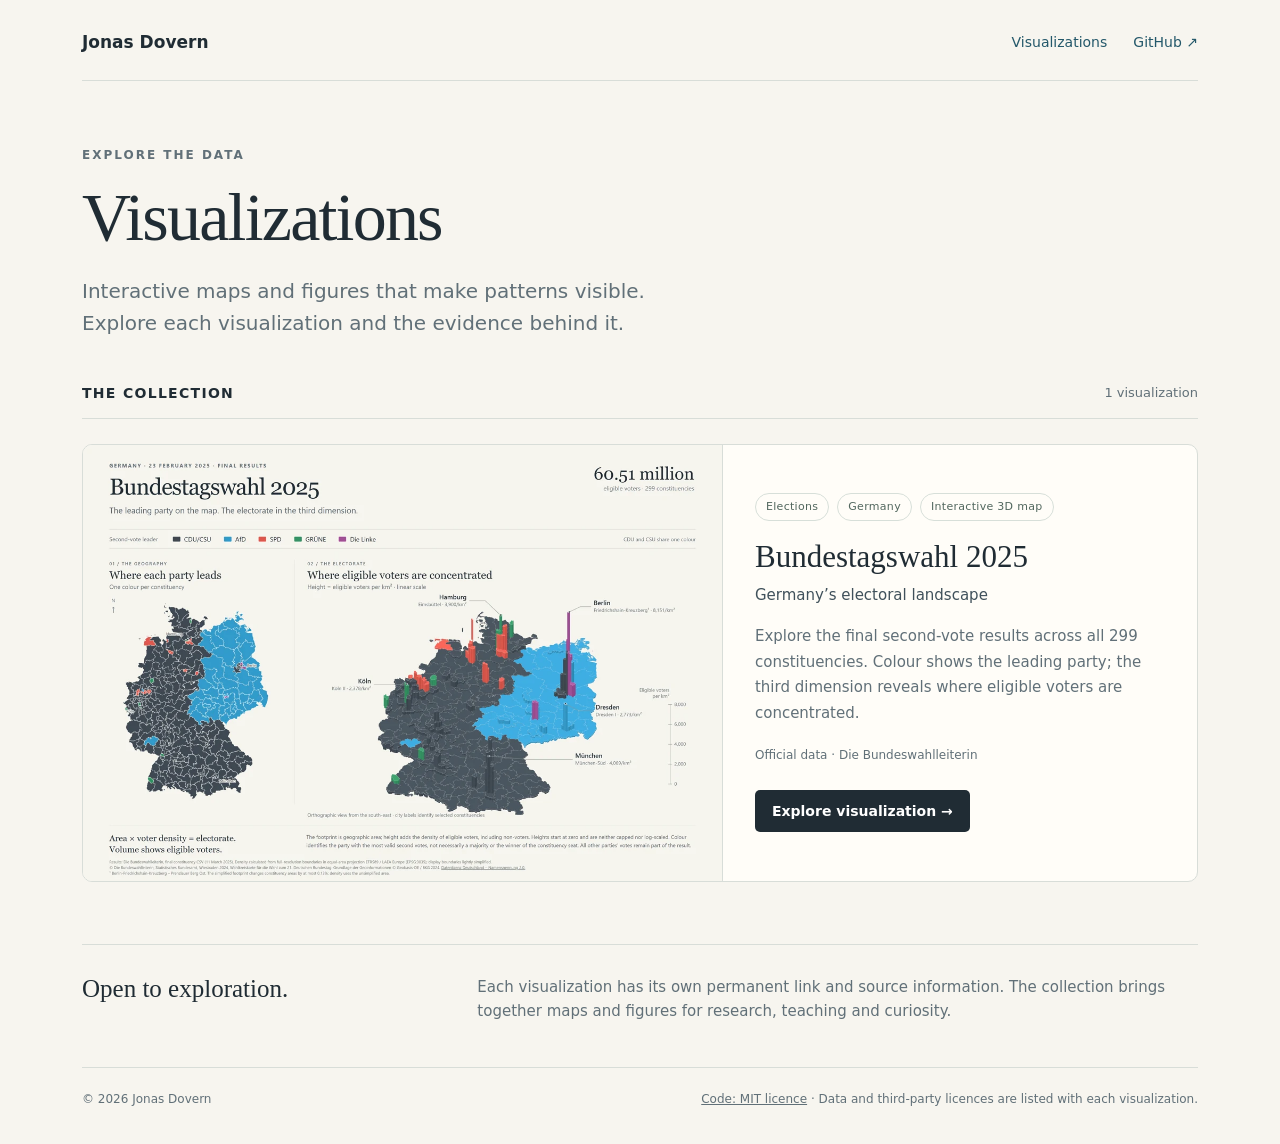
==== docs/index.html @ ec3d3d89 "Publish Bundestagswahl 2025 map with independent visualization URLs" ====
<!doctype html>
<html lang="en"><head><meta charset="utf-8"><meta name="viewport" content="width=device-width, initial-scale=1"><meta name="description" content="Interactive maps and data visualizations by Jonas Dovern. Explore the data, inspect the sources, and share individual visualizations."><title>Visualizations · Jonas Dovern</title><link rel="stylesheet" href="assets/gallery.css"><script src="visualizations.js" defer></script><script src="assets/gallery.js" defer></script></head>
<body><div class="wrap"><header class="top"><a class="brand" href="./">Jonas Dovern</a><nav aria-label="Main navigation"><a href="#visualizations">Visualizations</a><a href="https://github.com/jonasdovern/visualizations">GitHub ↗</a></nav></header><main><section class="intro"><div class="eyebrow">Explore the data</div><h1>Visualizations</h1><p>Interactive maps and figures that make patterns visible. Explore each visualization and the evidence behind it.</p></section><section id="visualizations" aria-labelledby="gallery-heading"><div class="section-heading"><h2 id="gallery-heading">The collection</h2><span class="count" id="count"></span></div><div class="gallery" id="gallery"></div><noscript><p><a href="bundestagswahl-2025/">Bundestagswahl 2025 — Germany’s electoral landscape</a>. JavaScript is required for the interactive map.</p></noscript></section><section class="about"><h2>Open to exploration.</h2><p>Each visualization has its own permanent link and source information. The collection brings together maps and figures for research, teaching and curiosity.</p></section></main><footer><span>© 2026 Jonas Dovern</span><span><a href="licenses/MIT.txt">Code: MIT licence</a> · Data and third-party licences are listed with each visualization.</span></footer></div></body></html>
---- docs/assets/gallery.css ----
*{box-sizing:border-box}:root{--paper:#f7f5ef;--ink:#202c34;--muted:#617078;--rule:#d8ddd8;--accent:#24586a}body{margin:0;background:var(--paper);color:var(--ink);font:17px/1.6 system-ui,-apple-system,"Segoe UI",sans-serif}a{color:var(--accent)}a:focus-visible{outline:3px solid var(--accent);outline-offset:5px}.wrap{max-width:1180px;margin:auto;padding:0 32px}.top{padding-top:29px;padding-bottom:24px;border-bottom:1px solid var(--rule);display:flex;align-items:center;justify-content:space-between;gap:20px}.brand{font-weight:650;text-decoration:none;color:var(--ink)}.top nav{display:flex;gap:26px;font-size:14px}.top nav a{text-decoration:none}.intro{padding:65px 0 43px;max-width:760px}.eyebrow{text-transform:uppercase;letter-spacing:2px;font-size:12px;color:var(--muted);font-weight:650}h1{font:normal clamp(42px,6vw,68px)/1.1 Georgia,serif;letter-spacing:-1.8px;margin:15px 0 20px}.intro p{font-size:20px;line-height:1.6;color:var(--muted);max-width:620px;margin:0}.section-heading{display:flex;align-items:center;justify-content:space-between;border-bottom:1px solid var(--rule);padding-bottom:13px;margin-bottom:25px}.section-heading h2{font-size:14px;letter-spacing:1.3px;text-transform:uppercase;margin:0}.count{font-size:13px;color:var(--muted)}.gallery{display:grid;grid-template-columns:repeat(2,minmax(0,1fr));gap:28px}.card{border:1px solid var(--rule);border-radius:10px;overflow:hidden;background:#fffdf8;display:flex;flex-direction:column}.card:first-child{grid-column:1/-1;display:grid;grid-template-columns:1.35fr 1fr}.preview{display:flex;align-items:center;background:#f7f5ef;overflow:hidden;border-bottom:1px solid var(--rule)}.card:first-child .preview{border-right:1px solid var(--rule);border-bottom:none}.preview img{width:100%;height:auto;display:block;transition:transform .25s ease}.preview:hover img{transform:scale(1.015)}.card-body{padding:32px;display:flex;flex-direction:column;justify-content:center;align-items:flex-start}.tags{display:flex;gap:8px;flex-wrap:wrap;margin-bottom:18px}.tags span{font-size:11px;letter-spacing:.3px;border:1px solid #d7dfd9;border-radius:20px;padding:4px 10px;color:#52675e}.card h3{font:normal 31px/1.18 Georgia,serif;margin:0 0 8px}.subtitle{font-size:15px;color:#40515b;margin:0 0 17px}.description{font-size:15px;color:var(--muted);margin:0 0 20px;line-height:1.7}.source{font-size:12px;color:var(--muted);margin:0 0 24px}.open{display:inline-block;background:var(--ink);color:#fff;padding:10px 17px;border-radius:5px;font-size:14px;font-weight:550;text-decoration:none}.open:hover{background:var(--accent)}.about{margin-top:62px;border-top:1px solid var(--rule);padding:30px 0 44px;display:grid;grid-template-columns:1fr 2fr;gap:35px}.about h2{font:normal 25px Georgia,serif;margin:0}.about p{margin:0;color:var(--muted);font-size:15px;max-width:700px}footer{padding:22px 0 35px;border-top:1px solid var(--rule);display:flex;justify-content:space-between;gap:20px;font-size:12px;color:var(--muted)}footer a{color:inherit}.prose{max-width:850px;padding-top:45px;padding-bottom:55px}.prose h1{font-size:44px}.prose h2{font:normal 27px Georgia,serif;margin-top:35px}.prose p,.prose li{font-size:16px}.prose a{overflow-wrap:anywhere}.prose code{font-size:14px} @media(max-width:760px){.wrap{padding:0 20px}.top{padding-top:20px;padding-bottom:18px}.intro{padding:40px 0 32px}.intro p{font-size:18px}.gallery{grid-template-columns:1fr}.card:first-child{display:flex}.card:first-child .preview{border-right:0;border-bottom:1px solid var(--rule)}.card-body{padding:24px}.about{display:block;margin-top:40px}.about h2{margin-bottom:15px}footer{flex-direction:column;gap:7px}.top nav{gap:15px}.prose h1{font-size:36px}}@media(prefers-reduced-motion:reduce){*{transition:none!important}}
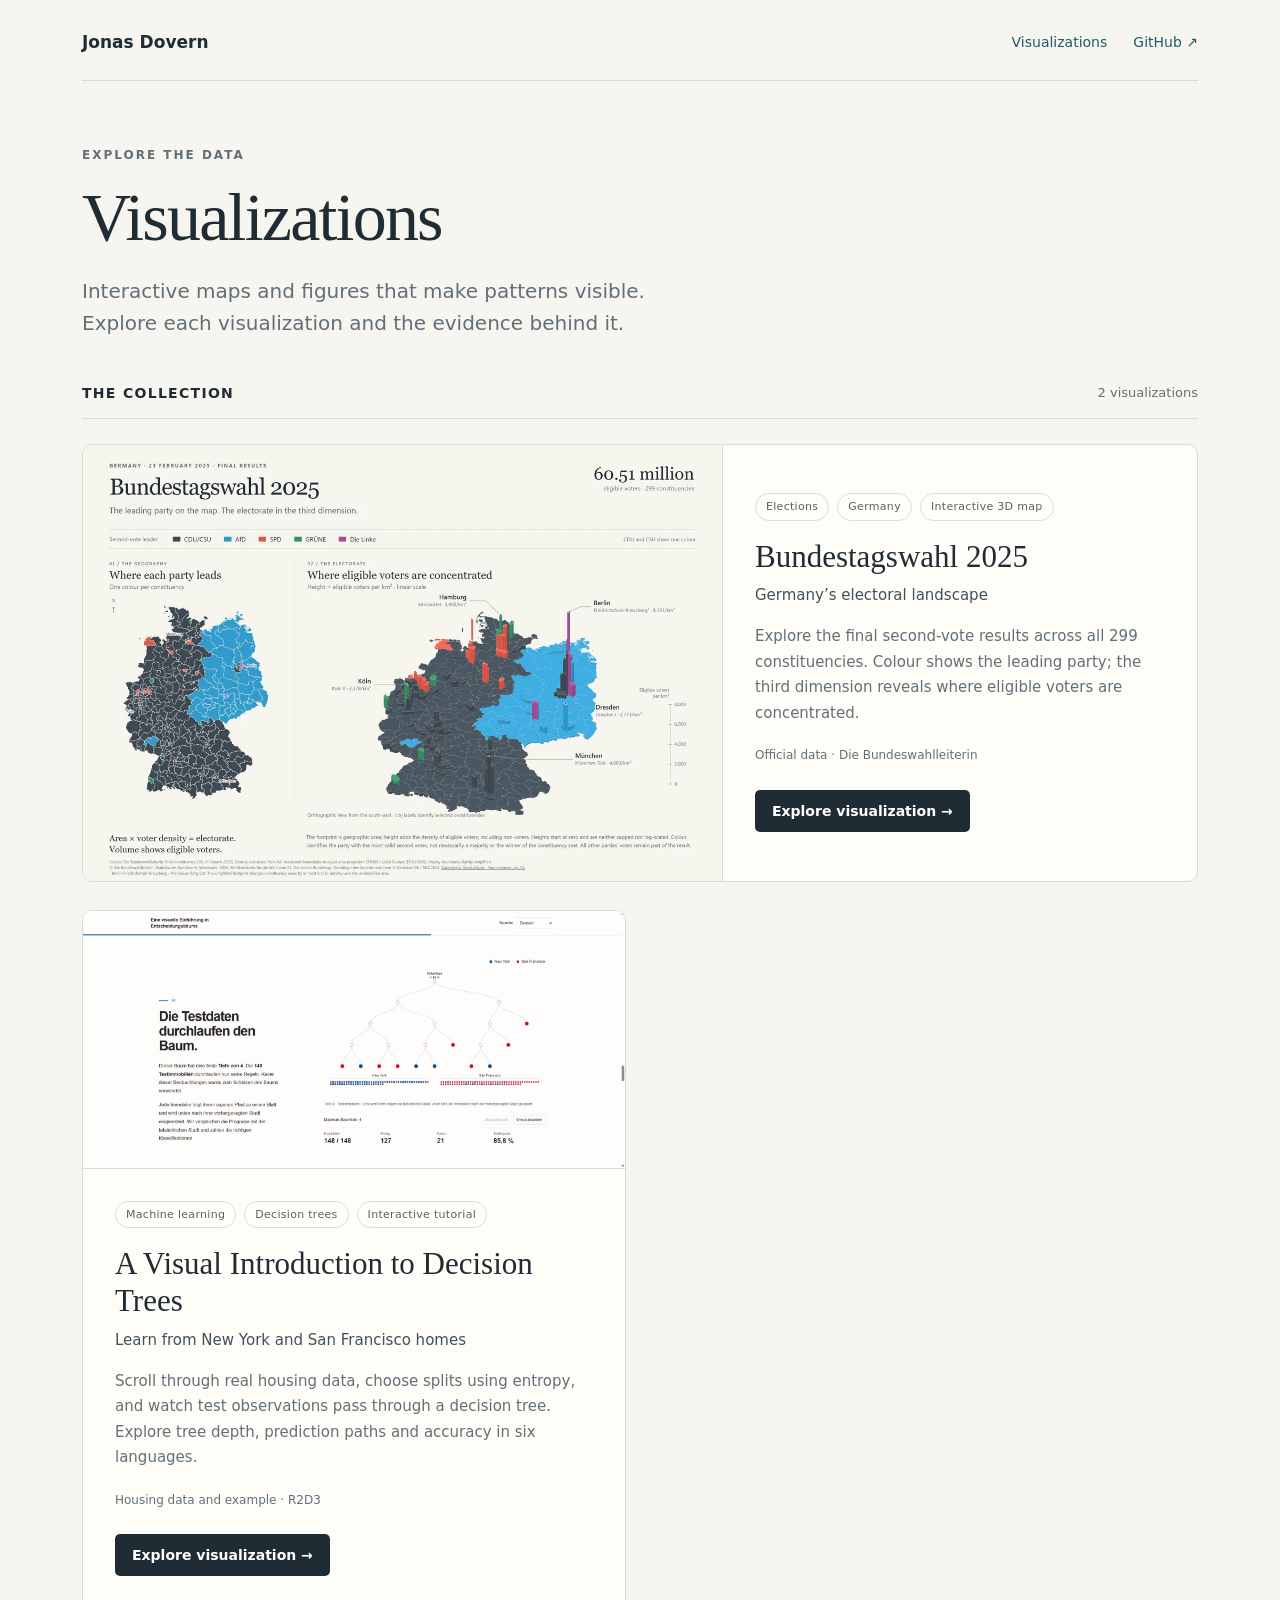
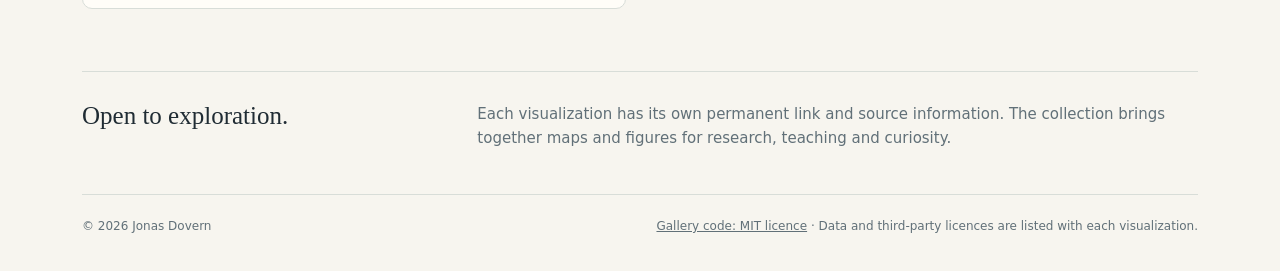
==== commit 1a0c5d6c: "Publish decision-tree tutorial and document manual gallery deployment" ====
--- a/docs/index.html
+++ b/docs/index.html
@@ -1,3 +1,3 @@
 <!doctype html>
 <html lang="en"><head><meta charset="utf-8"><meta name="viewport" content="width=device-width, initial-scale=1"><meta name="description" content="Interactive maps and data visualizations by Jonas Dovern. Explore the data, inspect the sources, and share individual visualizations."><title>Visualizations · Jonas Dovern</title><link rel="stylesheet" href="assets/gallery.css"><script src="visualizations.js" defer></script><script src="assets/gallery.js" defer></script></head>
-<body><div class="wrap"><header class="top"><a class="brand" href="./">Jonas Dovern</a><nav aria-label="Main navigation"><a href="#visualizations">Visualizations</a><a href="https://github.com/jonasdovern/visualizations">GitHub ↗</a></nav></header><main><section class="intro"><div class="eyebrow">Explore the data</div><h1>Visualizations</h1><p>Interactive maps and figures that make patterns visible. Explore each visualization and the evidence behind it.</p></section><section id="visualizations" aria-labelledby="gallery-heading"><div class="section-heading"><h2 id="gallery-heading">The collection</h2><span class="count" id="count"></span></div><div class="gallery" id="gallery"></div><noscript><p><a href="bundestagswahl-2025/">Bundestagswahl 2025 — Germany’s electoral landscape</a>. JavaScript is required for the interactive map.</p></noscript></section><section class="about"><h2>Open to exploration.</h2><p>Each visualization has its own permanent link and source information. The collection brings together maps and figures for research, teaching and curiosity.</p></section></main><footer><span>© 2026 Jonas Dovern</span><span><a href="licenses/MIT.txt">Code: MIT licence</a> · Data and third-party licences are listed with each visualization.</span></footer></div></body></html>
+<body><div class="wrap"><header class="top"><a class="brand" href="./">Jonas Dovern</a><nav aria-label="Main navigation"><a href="#visualizations">Visualizations</a><a href="https://github.com/jonasdovern/visualizations">GitHub ↗</a></nav></header><main><section class="intro"><div class="eyebrow">Explore the data</div><h1>Visualizations</h1><p>Interactive maps and figures that make patterns visible. Explore each visualization and the evidence behind it.</p></section><section id="visualizations" aria-labelledby="gallery-heading"><div class="section-heading"><h2 id="gallery-heading">The collection</h2><span class="count" id="count"></span></div><div class="gallery" id="gallery"></div><noscript><p><a href="bundestagswahl-2025/">Bundestagswahl 2025 — Germany’s electoral landscape</a>. <a href="decision-trees/">A Visual Introduction to Decision Trees</a>. JavaScript is required for the interactive visualizations.</p></noscript></section><section class="about"><h2>Open to exploration.</h2><p>Each visualization has its own permanent link and source information. The collection brings together maps and figures for research, teaching and curiosity.</p></section></main><footer><span>© 2026 Jonas Dovern</span><span><a href="licenses/MIT.txt">Gallery code: MIT licence</a> · Data and third-party licences are listed with each visualization.</span></footer></div></body></html>
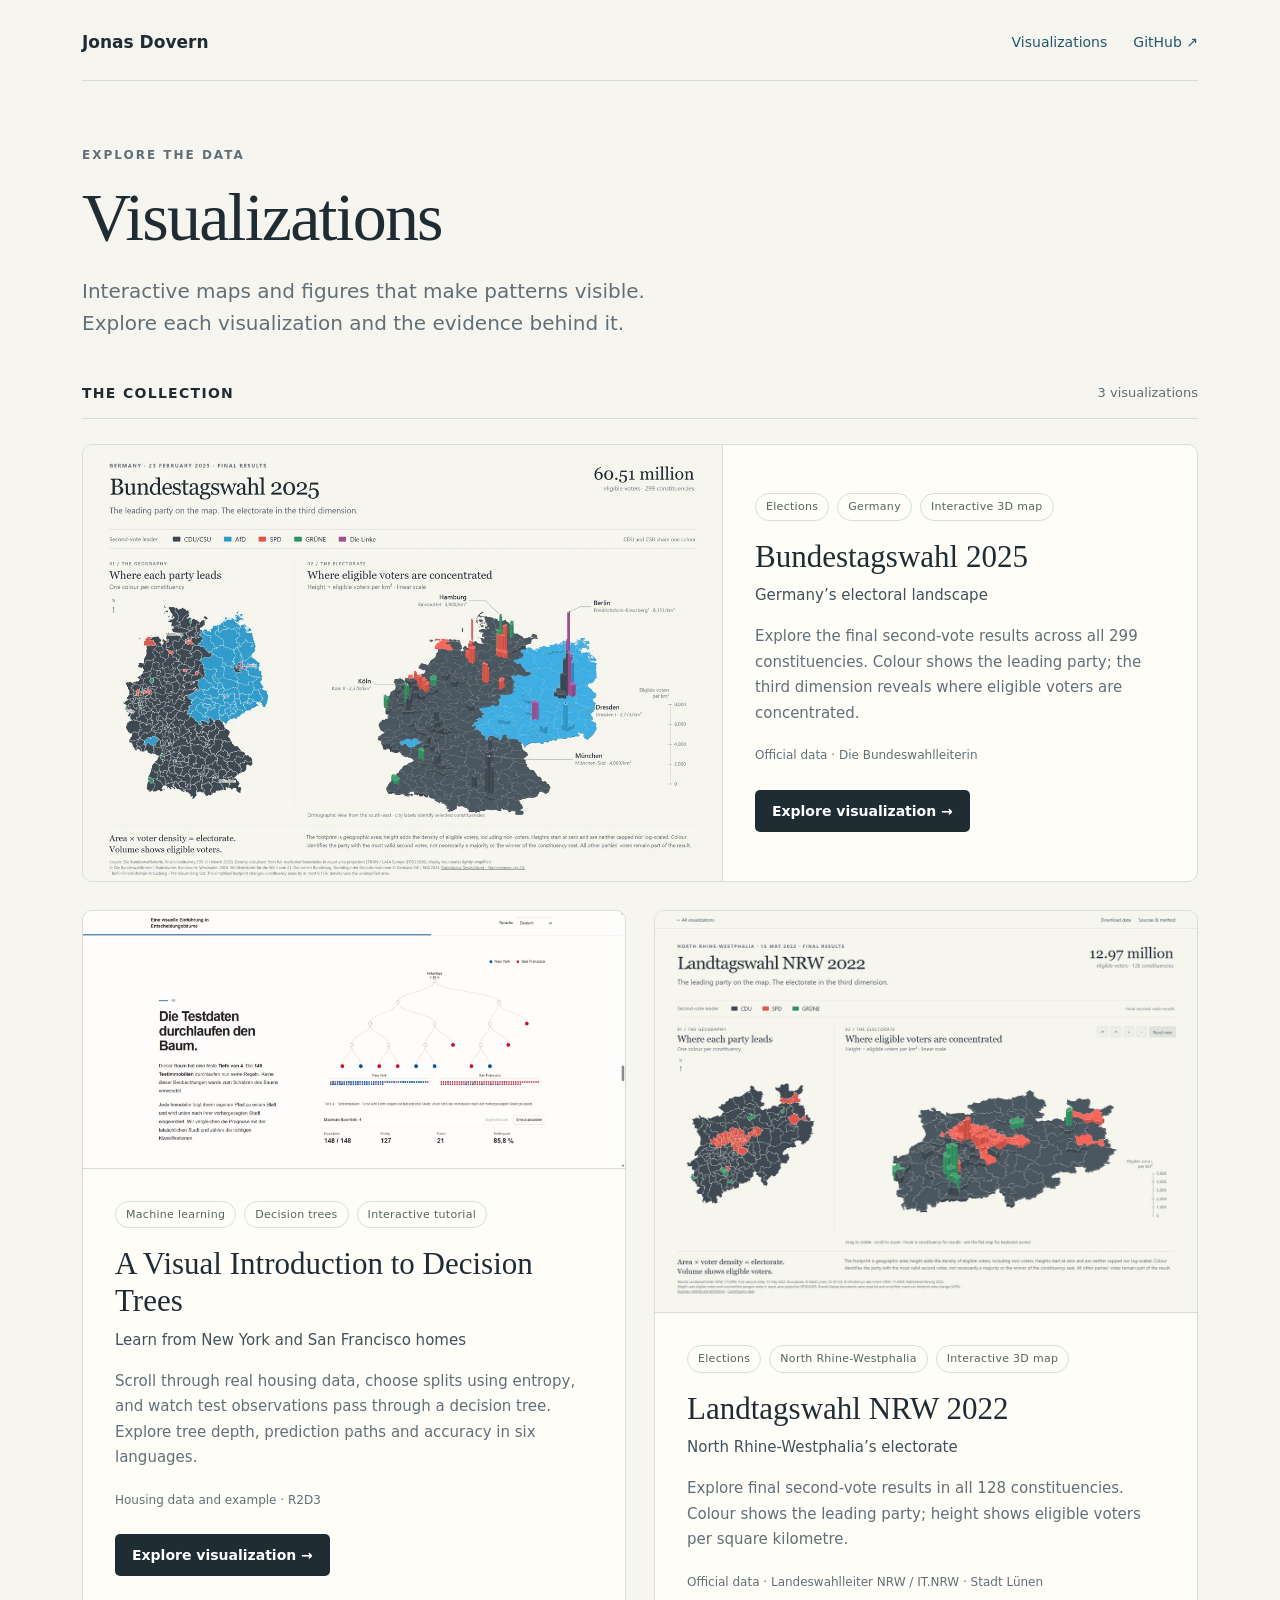
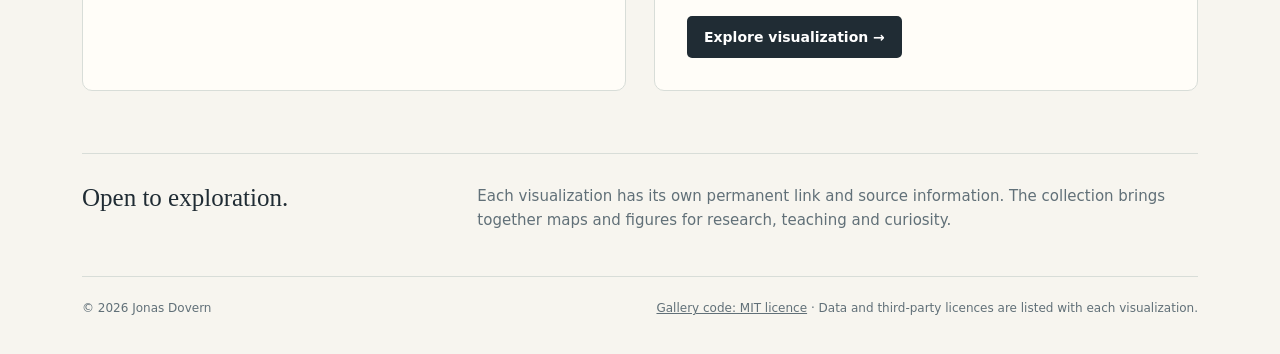
==== commit 89fde9be: "Publish NRW 2022 election map with data and source notes" ====
--- a/docs/index.html
+++ b/docs/index.html
@@ -1,3 +1,3 @@
 <!doctype html>
-<html lang="en"><head><meta charset="utf-8"><meta name="viewport" content="width=device-width, initial-scale=1"><meta name="description" content="Interactive maps and data visualizations by Jonas Dovern. Explore the data, inspect the sources, and share individual visualizations."><title>Visualizations · Jonas Dovern</title><link rel="stylesheet" href="assets/gallery.css"><script src="visualizations.js" defer></script><script src="assets/gallery.js" defer></script></head>
-<body><div class="wrap"><header class="top"><a class="brand" href="./">Jonas Dovern</a><nav aria-label="Main navigation"><a href="#visualizations">Visualizations</a><a href="https://github.com/jonasdovern/visualizations">GitHub ↗</a></nav></header><main><section class="intro"><div class="eyebrow">Explore the data</div><h1>Visualizations</h1><p>Interactive maps and figures that make patterns visible. Explore each visualization and the evidence behind it.</p></section><section id="visualizations" aria-labelledby="gallery-heading"><div class="section-heading"><h2 id="gallery-heading">The collection</h2><span class="count" id="count"></span></div><div class="gallery" id="gallery"></div><noscript><p><a href="bundestagswahl-2025/">Bundestagswahl 2025 — Germany’s electoral landscape</a>. <a href="decision-trees/">A Visual Introduction to Decision Trees</a>. JavaScript is required for the interactive visualizations.</p></noscript></section><section class="about"><h2>Open to exploration.</h2><p>Each visualization has its own permanent link and source information. The collection brings together maps and figures for research, teaching and curiosity.</p></section></main><footer><span>© 2026 Jonas Dovern</span><span><a href="licenses/MIT.txt">Gallery code: MIT licence</a> · Data and third-party licences are listed with each visualization.</span></footer></div></body></html>
+<html lang="en"><head><meta charset="utf-8"><meta name="viewport" content="width=device-width, initial-scale=1"><meta name="description" content="Interactive maps and data visualizations by Jonas Dovern. Explore the data, inspect the sources, and share individual visualizations."><title>Visualizations · Jonas Dovern</title><link rel="stylesheet" href="assets/gallery.css"><script src="visualizations.js?v=20261117-nrw" defer></script><script src="assets/gallery.js" defer></script></head>
+<body><div class="wrap"><header class="top"><a class="brand" href="./">Jonas Dovern</a><nav aria-label="Main navigation"><a href="#visualizations">Visualizations</a><a href="https://github.com/jonasdovern/visualizations">GitHub ↗</a></nav></header><main><section class="intro"><div class="eyebrow">Explore the data</div><h1>Visualizations</h1><p>Interactive maps and figures that make patterns visible. Explore each visualization and the evidence behind it.</p></section><section id="visualizations" aria-labelledby="gallery-heading"><div class="section-heading"><h2 id="gallery-heading">The collection</h2><span class="count" id="count"></span></div><div class="gallery" id="gallery"></div><noscript><p><a href="bundestagswahl-2025/">Bundestagswahl 2025 — Germany’s electoral landscape</a>. <a href="decision-trees/">A Visual Introduction to Decision Trees</a>. <a href="nrw-landtagswahl-2022/">Landtagswahl NRW 2022</a>. JavaScript is required for the interactive visualizations.</p></noscript></section><section class="about"><h2>Open to exploration.</h2><p>Each visualization has its own permanent link and source information. The collection brings together maps and figures for research, teaching and curiosity.</p></section></main><footer><span>© 2026 Jonas Dovern</span><span><a href="licenses/MIT.txt">Gallery code: MIT licence</a> · Data and third-party licences are listed with each visualization.</span></footer></div></body></html>
